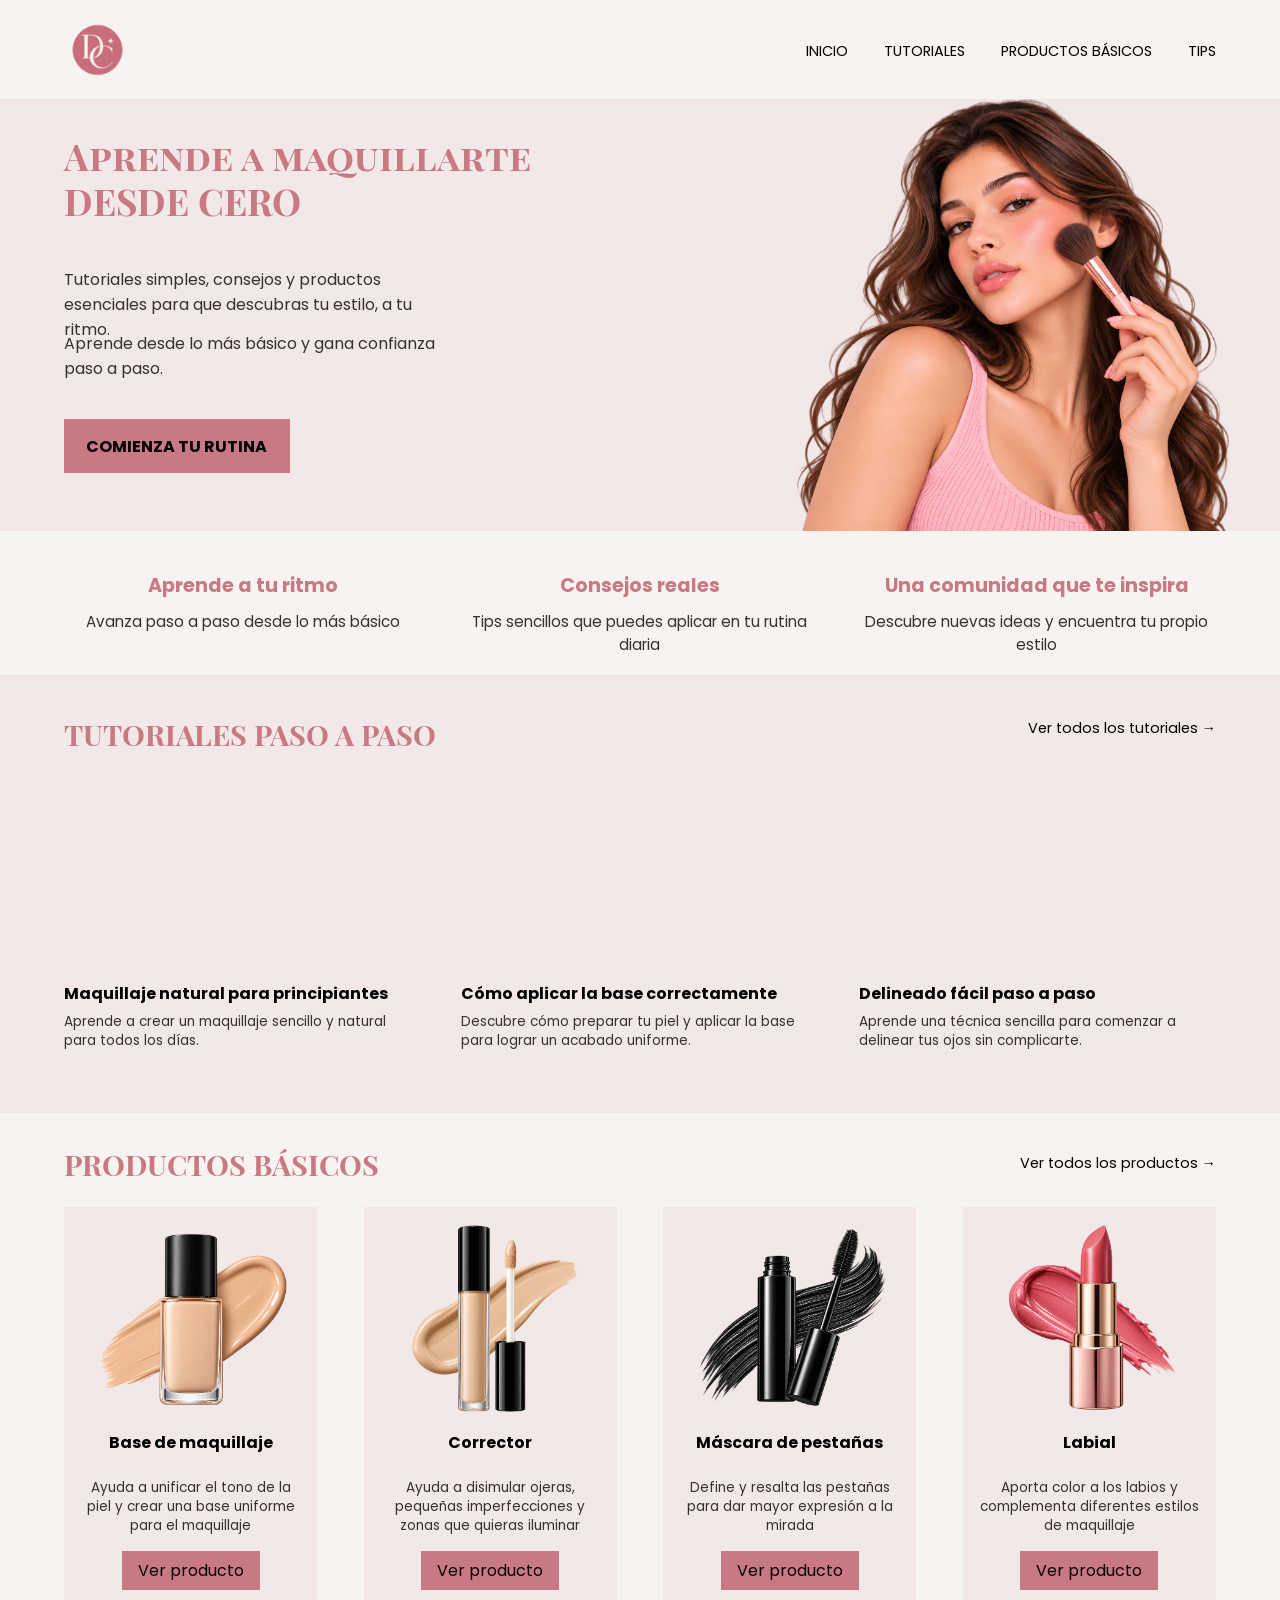
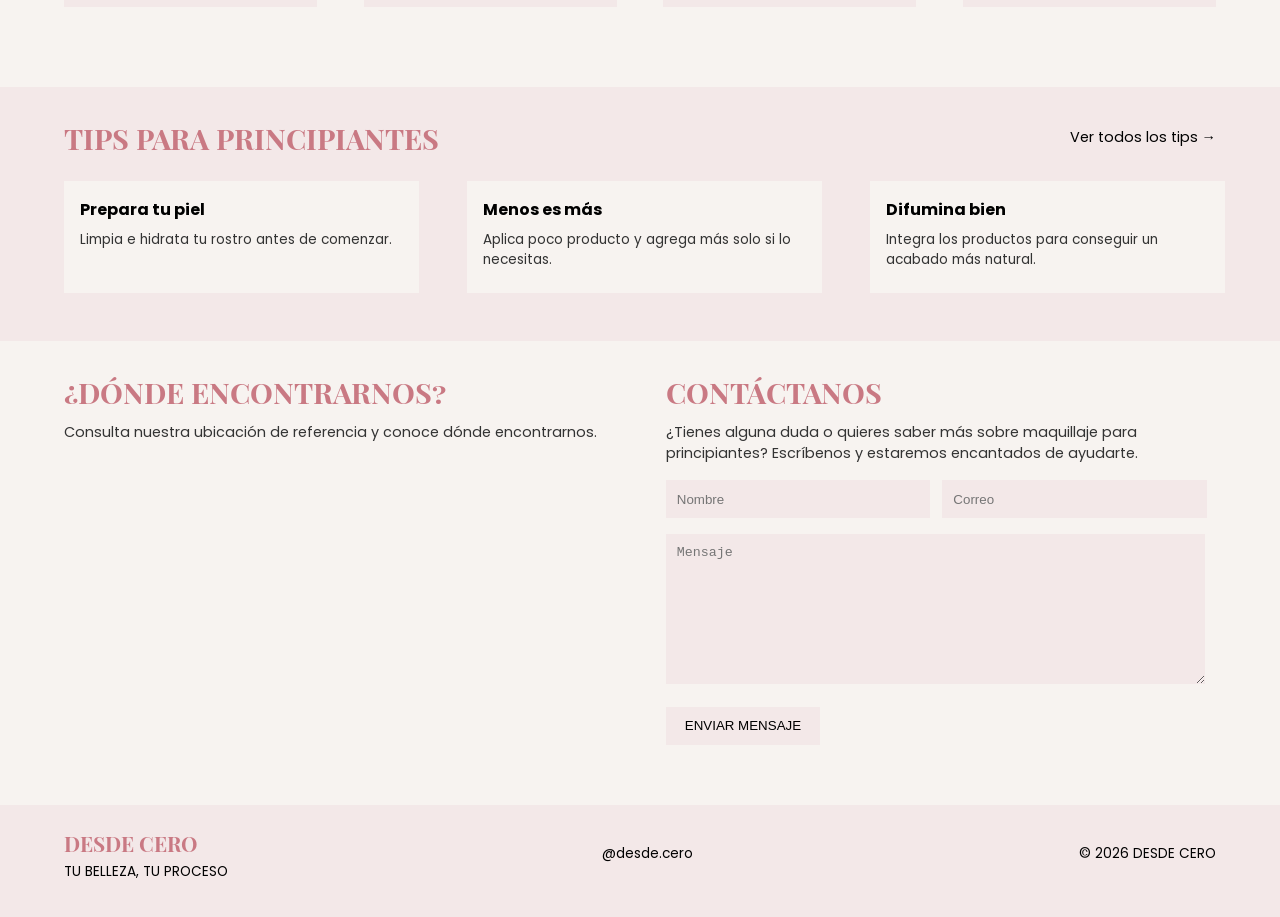
==== index.html @ 7e6f3f07 "Add files via upload" ====
<!DOCTYPE html>
<html lang="es">
<head>
    <meta charset="UTF-8">
    <meta name="viewport" content="width=device-width, initial-scale=1.0">

    <link rel="preconnect" href="https://fonts.googleapis.com">
    <link rel="preconnect" href="https://fonts.gstatic.com" crossorigin>
    <link href="https://fonts.googleapis.com/css2?family=Playfair+Display+SC:ital,wght@0,400;0,700;0,900;1,400;1,700;1,900&family=Poppins:ital,wght@0,100;0,200;0,300;0,400;0,500;0,600;0,700;0,800;0,900;1,100;1,200;1,300;1,400;1,500;1,600;1,700;1,800;1,900&display=swap" rel="stylesheet">
    
    <link rel="stylesheet" href="./css/estilos.css">

    <title>Desde Cero</title>
</head>

<body>          
    <header>
        <div>
           <img src="./img/logo.png" alt="Logo Desde Cero">
        </div>
        
        <nav>
            <a href="#inicio">INICIO</a>
            <a href="#tutoriales">TUTORIALES</a>
            <a href="#productos">PRODUCTOS BÁSICOS</a>
            <a href="#tips">TIPS</a>
        </nav>
    </header>
    <main> 
        
        <section id="inicio">
           
           <h1>Aprende a maquillarte <span>DESDE CERO</span></h1>

           <p>

               Tutoriales simples, consejos y productos esenciales
               para que descubras tu estilo, a tu ritmo.
               
               <span>
                   Aprende desde lo más básico y gana confianza paso a paso.
               </span>
           </p>

           <a href="#tutoriales"><b>COMIENZA TU RUTINA</b></a>

           

            <div class="imagen-inicio">
                <img src="./img/chica.png" alt="Mujer aplicándose maquillaje">
            </div>


            
            </section>
            <div class="beneficios">

             <div class="beneficio1">
                  <h3>Aprende a tu ritmo</h3>
                  <p>Avanza paso a paso desde lo más básico</p>
              </div>

              <div class="beneficio2">
                  <h3>Consejos reales</h3>
                  <p>Tips sencillos que puedes aplicar en tu rutina diaria</p>
              </div>

              <div class="beneficio3">
                  <h3>Una comunidad que te inspira</h3>
                  <p>Descubre nuevas ideas y encuentra tu propio estilo</p>
              </div>

            </div>



            <section id="tutoriales">

                <h2>TUTORIALES PASO A PASO</h2>

                <a href="#">Ver todos los tutoriales →</a>

            <div class="tutoriales">

                <div class="tutorial1">
                    <iframe
                        width="560"
                        height="315"
                        src="https://www.youtube.com/embed/My8cILpJXRI?si=BjXnE_vdBm3YssfF"
                        title="Maquillaje natural para principiantes"
                        frameborder="0"
                        allowfullscreen>
                    </iframe>

                     <h3>Maquillaje natural para principiantes</h3>
                     <p>Aprende a crear un maquillaje sencillo y natural para todos los días.</p>
                </div>


                <div class="tutorial2">
                    <iframe
                        width="560"
                        height="315"
                        src="https://www.youtube.com/embed/2gE9KE-GQ8g?si=6pxaX_cSNZBzCt-E" title="YouTube video player" 
                        title="Cómo aplicar la base correctamente"
                        frameborder="0"
                        allowfullscreen>
                    </iframe>

                    <h3>Cómo aplicar la base correctamente</h3>
                    <p>Descubre cómo preparar tu piel y aplicar la base para lograr un acabado uniforme.</p>
                </div>


                <div class="tutorial3">
                    <iframe
                        width="560"
                        height="315"
                        src="https://www.youtube.com/embed/KVVOfbyu404?si=geWPGz6fQpqg7Lgv"
                        title="Delineado fácil paso a paso"
                        frameborder="0"
                        allowfullscreen>
                    </iframe>

                    <h3>Delineado fácil paso a paso</h3>
                    <p>Aprende una técnica sencilla para comenzar a delinear tus ojos sin complicarte.</p>
                </div>
            </div>


            </section>




            <section id="productos">

                <h2>PRODUCTOS BÁSICOS</h2>

                <a href="#">Ver todos los productos →</a>

            <div class="productos">

                <div class="producto1">
                    <img src="./img/base.png" alt="Base de maquillaje">
                    <h3>Base de maquillaje</h3>
                    <p>
                       Ayuda a unificar el tono de la piel y crear una base uniforme para el maquillaje
                    </p>
                    <a href="#">Ver producto</a>
                </div>


                <div class="producto2">
                    <img src="./img/corrector.png" alt="Corrector">
                    <h3>Corrector</h3>
                    <p>
                       Ayuda a disimular ojeras, pequeñas imperfecciones y zonas que quieras iluminar
                    </p>
                    <a href="#">Ver producto</a>
                </div>


                <div class="producto3">
                     <img src="./img/mascara.png" alt="Máscara de pestañas">
                     <h3>Máscara de pestañas</h3>
                     <p>
                        Define y resalta las pestañas para dar mayor expresión a la mirada
                     </p>
                     <a href="#">Ver producto</a>
                </div>
                    

                <div class="producto4">
                    <img src="./img/labial.png" alt="Labial">
                    <h3>Labial</h3>
                    <p>
                       Aporta color a los labios y complementa diferentes estilos de maquillaje
                    </p>
                    <a href="#">Ver producto</a>
                </div>
            </div>
                    
        </section>



            <section id="tips">

                <h2>TIPS PARA PRINCIPIANTES</h2>

                <a href="#">Ver todos los tips →</a>
            <div class="tips">

                <div class="tip1">
                    <h3>Prepara tu piel</h3>
                    <p>Limpia e hidrata tu rostro antes de comenzar.</p>
                </div>

                <div class="tip2">
                    <h3>Menos es más</h3>
                    <p>Aplica poco producto y agrega más solo si lo necesitas.</p>
                </div>

                <div class="tip3">
                    <h3>Difumina bien</h3>
                    <p>Integra los productos para conseguir un acabado más natural.</p>
                </div>
            </div>

             </section>


            <div class="info-final">

             <section class="ubicacion">

                 <h2>¿DÓNDE ENCONTRARNOS?</h2>

                 <p>
                     Consulta nuestra ubicación de referencia y conoce dónde encontrarnos.
                 </p>

                <div>
                    <iframe
                        src="https://www.google.com/maps/embed?pb=!1m18!1m12!1m3!1d52563.43974257505!2d-58.46221515480427!3d-34.57342642877395!2m3!1f0!2f0!3f0!3m2!1i1024!2i768!4f13.1!3m3!1m2!1s0x95bcb59c771eb933%3A0x6b3113b596d78c69!2sPalermo%2C%20Cdad.%20Aut%C3%B3noma%20de%20Buenos%20Aires!5e0!3m2!1ses!2sar!4v1791214659602!5m2!1ses!2sar" width="600" height="450" style="border:0;" allowfullscreen="" loading="lazy" referrerpolicy="strict-origin-when-cross-origin"
                        width="600"
                        height="450"
                        style="border:0;"
                        allowfullscreen=""
                        loading="lazy">
                    </iframe>
                </div>

            </section>



            <section class="contacto">

                <h2>CONTÁCTANOS</h2>

                <p>
                     ¿Tienes alguna duda o quieres saber más sobre maquillaje para principiantes?
                     Escríbenos y estaremos encantados de ayudarte.
                </p>

                <form>

                   <input type="text" placeholder="Nombre">

                   <input type="email" placeholder="Correo">

                   <textarea placeholder="Mensaje"></textarea>

                   <button type="submit">ENVIAR MENSAJE</button>

            </form>
            </section>
            </div>


    </main>

    <footer>

    <div>DESDE CERO</div>

    <p>TU BELLEZA, TU PROCESO</p>
    <p class="instagram">@desde.cero</p>
    <p class="copyright">© 2026 DESDE CERO</p>

</footer>



</body>
</html>
---- css/estilos.css ----
body {
    margin: 0;
    font-family: "Poppins", sans-serif;
    background-color: #F7F3F0;
}

h1,
h2 {
    font-family: "Playfair Display SC", serif;
}

h2 {
    font-size: 2rem;
}

header {
    background-color: #F7F3F0;
    position: relative;
    height: 4.2rem;
    padding: 1rem 5%;
}

header img {
    width: 4.2rem;
    height: 4.2rem;
}

nav {
    position: absolute;
    top: 2.4rem;
    right: 5%;
}

nav a {
    margin-left: 2rem;
    color: #000000;
    text-decoration: none;
    font-size: 0.9rem;
}









#inicio {
    background-color: #F3E8E8;
    position: relative;
    height: 27rem;
}

#inicio h1 {
    color: #C97983;
    font-size: 2.3rem;
    margin: 0;
    position: absolute;
    top: 2rem;
    left: 5%;
    width: 38%;
}

#inicio h1 span {
    position: absolute;
    top: 2.8rem;
    left: 0;
    width: 100%;
}

#inicio > p {
    color: #333333;
    font-size: 1rem;
    margin: 0;
    position: absolute;
    top: 10.5rem;
    left: 5%;
    width: 30%;
}

#inicio > p span {
    position: absolute;
    top: 4rem;
    left: 0;
    width: 100%;
}

#inicio > a {
    background-color: #C97983;
    color: #000000;
    text-decoration: none;
    padding: 0.9rem 1.4rem;
    position: absolute;
    top: 20rem;
    left: 5%;
}

.imagen-inicio {
    position: absolute;
    right: 4%;
    bottom: 0;
    width: 42%;
    height: 27rem;
}

.imagen-inicio img {
    position: absolute;
    right: 0;
    bottom: 0;
    height: 27rem;
    width: auto;
}









.beneficios {
    background-color: #F7F3F0;
    position: relative;
    height: 6rem;
    padding-top: 1.5rem;
    padding-bottom: 1.5rem;
}

.beneficio1,
.beneficio2,
.beneficio3 {
    position: absolute;
    top: 2.5rem;
    width: 28%;
    text-align: center;
}

.beneficio1 {
    left: 5%;
}

.beneficio2 {
    left: 36%;
}

.beneficio3 {
    left: 67%;
}

.beneficios h3 {
    color: #C97983;
    font-size: 1.2rem;
    margin-top: 0;
    margin-bottom: 0.6rem;
    text-align: center;
}

.beneficios p {
    color: #333333;
    font-size: 0.95rem;
    margin-top: 0;
    margin-bottom: 0;
    text-align: center;
}









#tutoriales {
    background-color: #F3E8E8;
    position: relative;
    padding: 2.5rem 5%;
}

#tutoriales h2 {
    color: #C97983;
    font-size: 1.8rem;
    margin: 0;
}

#tutoriales > a {
    position: absolute;
    top: 2.7rem;
    right: 5%;
    color: #000000;
    text-decoration: none;
    font-size: 0.9rem;
}

.tutoriales {
    position: relative;
    height: 18rem;
    margin-top: 2rem;
}

.tutorial1,
.tutorial2,
.tutorial3 {
    position: absolute;
    top: 0;
    width: 31%;
}

.tutorial1 {
    left: 0;
}

.tutorial2 {
    left: 34.5%;
}

.tutorial3 {
    left: 69%;
}

.tutoriales iframe {
    width: 100%;
    height: 11rem;
}

.tutoriales h3 {
    color: #000000;
    font-size: 1rem;
    margin-top: 0.8rem;
    margin-bottom: 0.4rem;
}

.tutoriales p {
    color: #333333;
    font-size: 0.85rem;
    line-height: 1.4;
    margin-top: 0;
    margin-bottom: 0;
}









#productos {
    background-color: #F7F3F0;
    position: relative;
    padding: 2rem 5%;
}

#productos h2 {
    color: #C97983;
    font-size: 1.8rem;
    margin-top: 0;
}

#productos > a {
    position: absolute;
    top: 2.5rem;
    right: 5%;
    color: #000000;
    text-decoration: none;
    font-size: 0.9rem;
}

.productos {
    position: relative;
    height: 28rem;
    margin-top: 1.5rem;
}

.producto1,
.producto2,
.producto3,
.producto4 {
    background-color: #F3E8E8;
    position: absolute;
    top: 0;
    width: 22%;
    height: 25rem;
    text-align: center;
}

.producto1 {
    left: 0;
}

.producto2 {
    left: 26%;
}

.producto3 {
    left: 52%;
}

.producto4 {
    left: 78%;
}

.productos img {
    width: 12rem;
    height: 12rem;
    margin-top: 1rem;
}

.productos h3 {
    color: #000000;
    font-size: 1rem;
    margin-top: 0.5rem;
    margin-bottom: 0.5rem;
    height: 2.5rem;
}

.productos p {
    color: #333333;
    font-size: 0.85rem;
    line-height: 1.4;
    padding-left: 1rem;
    padding-right: 1rem;
    height: 4.5rem;
    margin-top: 0.5rem;
    margin-bottom: 0.5rem;
}

.productos a {
    background-color: #C97983;
    color: #000000;
    text-decoration: none;
    padding: 0.5rem 1rem;
}







#tips {
    background-color: #F3E8E8;
    position: relative;
    padding: 2rem 5%;
}

#tips h2 {
    color: #C97983;
    font-size: 1.8rem;
    margin-top: 0;
}

#tips > a {
    position: absolute;
    top: 2.5rem;
    right: 5%;
    color: #000000;
    text-decoration: none;
    font-size: 0.9rem;
}

.tips {
    position: relative;
    height: 8rem;
    margin-top: 1.5rem;
}

.tip1,
.tip2,
.tip3 {
    background-color: #F7F3F0;
    position: absolute;
    top: 0;
    width: 28%;
    height: 5rem;
    padding: 1rem;
}

.tip1 {
    left: 0;
}

.tip2 {
    left: 35%;
}

.tip3 {
    left: 70%;
}

.tips h3 {
    color: #000000;
    font-size: 1rem;
    margin-top: 0;
    margin-bottom: 0.5rem;
}

.tips p {
    color: #333333;
    font-size: 0.85rem;
    margin: 0;
}













.info-final {
    background-color: #F7F3F0;
    position: relative;
    height: 25rem;
    padding: 2rem 5%;
}

.ubicacion {
    position: absolute;
    top: 2rem;
    left: 5%;
    width: 43%;
}

.contacto {
    position: absolute;
    top: 2rem;
    right: 5%;
    width: 43%;
}

.ubicacion h2,
.contacto h2 {
    color: #C97983;
    font-size: 1.8rem;
    margin-top: 0;
    margin-bottom: 0.7rem;
}

.ubicacion p,
.contacto p {
    color: #333333;
    font-size: 0.9rem;
    margin-top: 0;
    margin-bottom: 1rem;
}

.ubicacion iframe {
    width: 100%;
    height: 18rem;
}

.contacto input {
    width: 44%;
    padding: 0.7rem;
    background-color: #F3E8E8;
    border: none;
    margin-right: 0.5rem;
}

.contacto textarea {
    width: 94%;
    height: 8rem;
    padding: 0.7rem;
    background-color: #F3E8E8;
    border: none;
    margin-top: 1rem;
}

.contacto button {
    background-color: #F3E8E8;
    color: #000000;
    padding: 0.7rem 1.2rem;
    border: none;
    margin-top: 1rem;
}














footer {
    background-color: #F3E8E8;
    position: relative;
    height: 4rem;
    padding: 1.5rem 5%;
}

footer div {
    color: #C97983;
    font-family: "Playfair Display SC", serif;
    font-size: 1.3rem;
    font-weight: 700;
    margin-bottom: 0.3rem;
}

footer > p {
    color: #000000;
    font-size: 0.85rem;
    margin: 0;
}

.instagram {
    position: absolute;
    top: 2.4rem;
    left: 47%;
}

.copyright {
    position: absolute;
    top: 2.4rem;
    right: 5%;
}
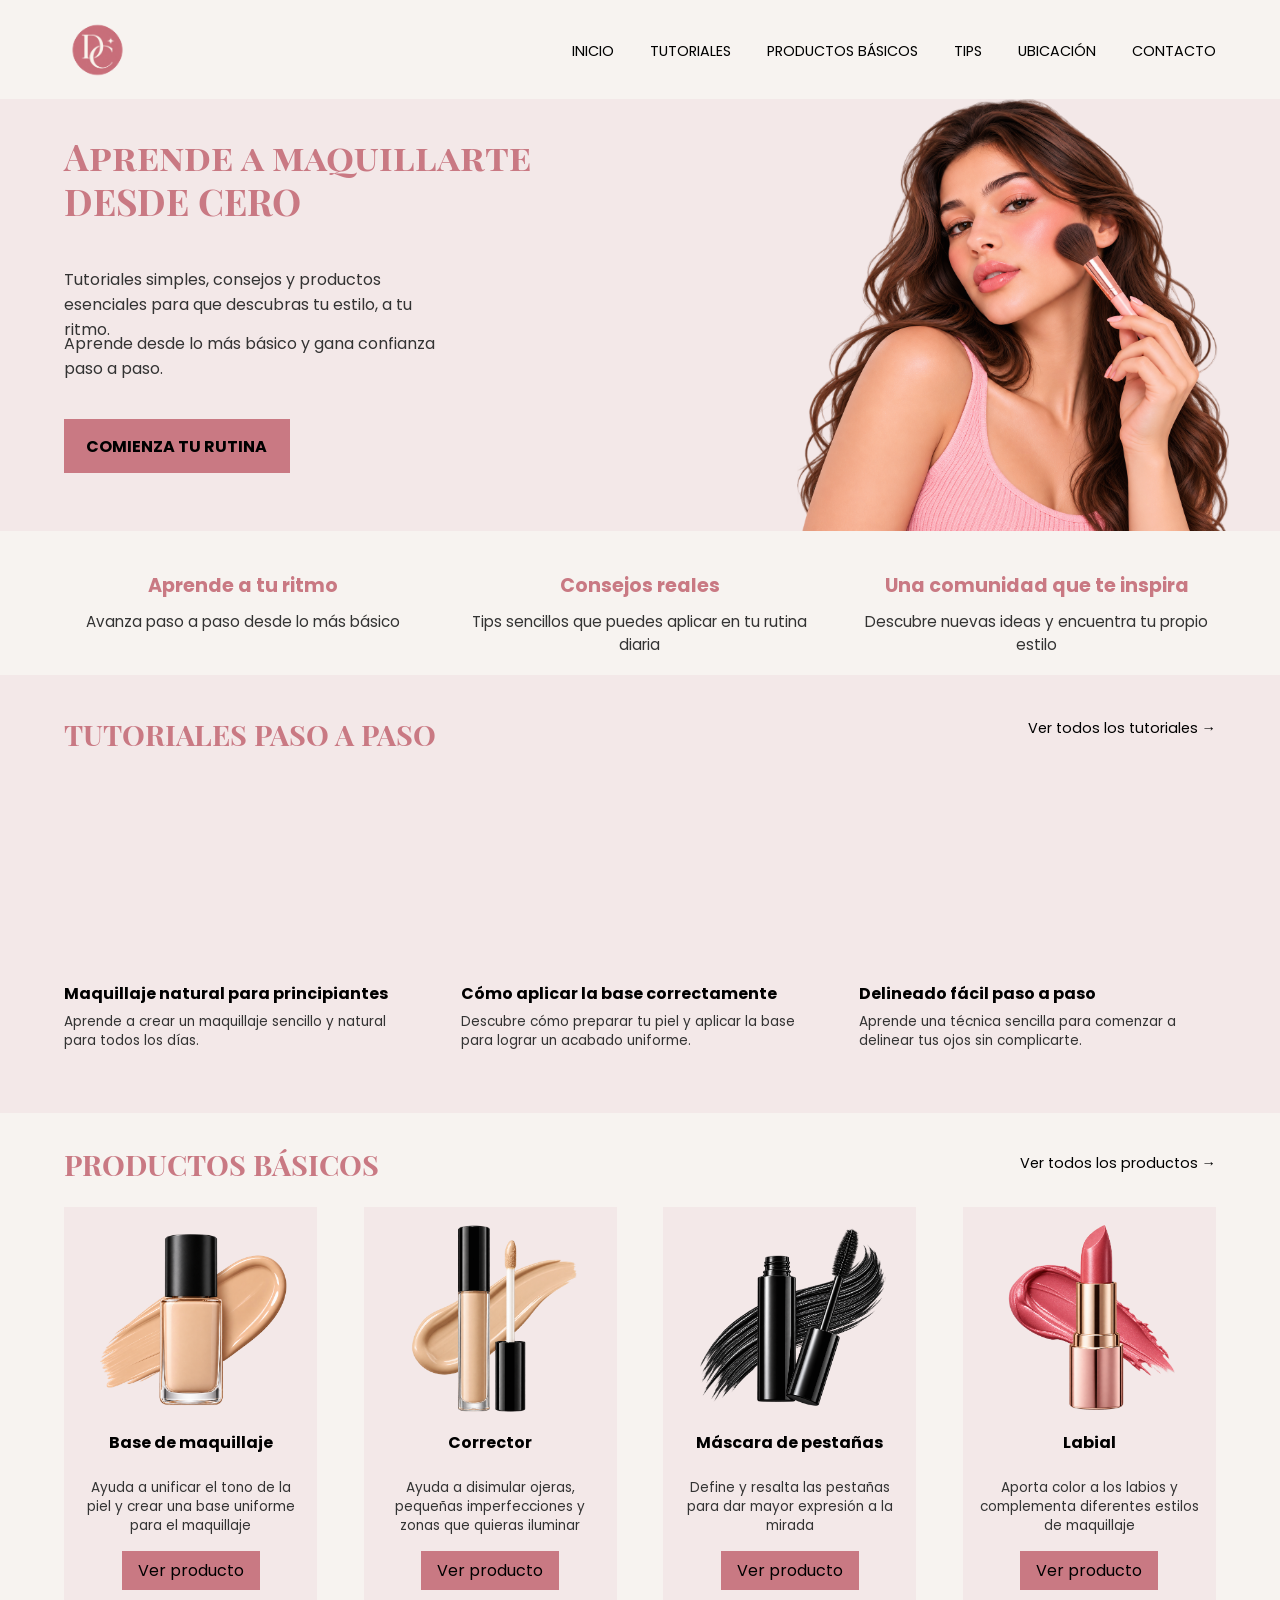
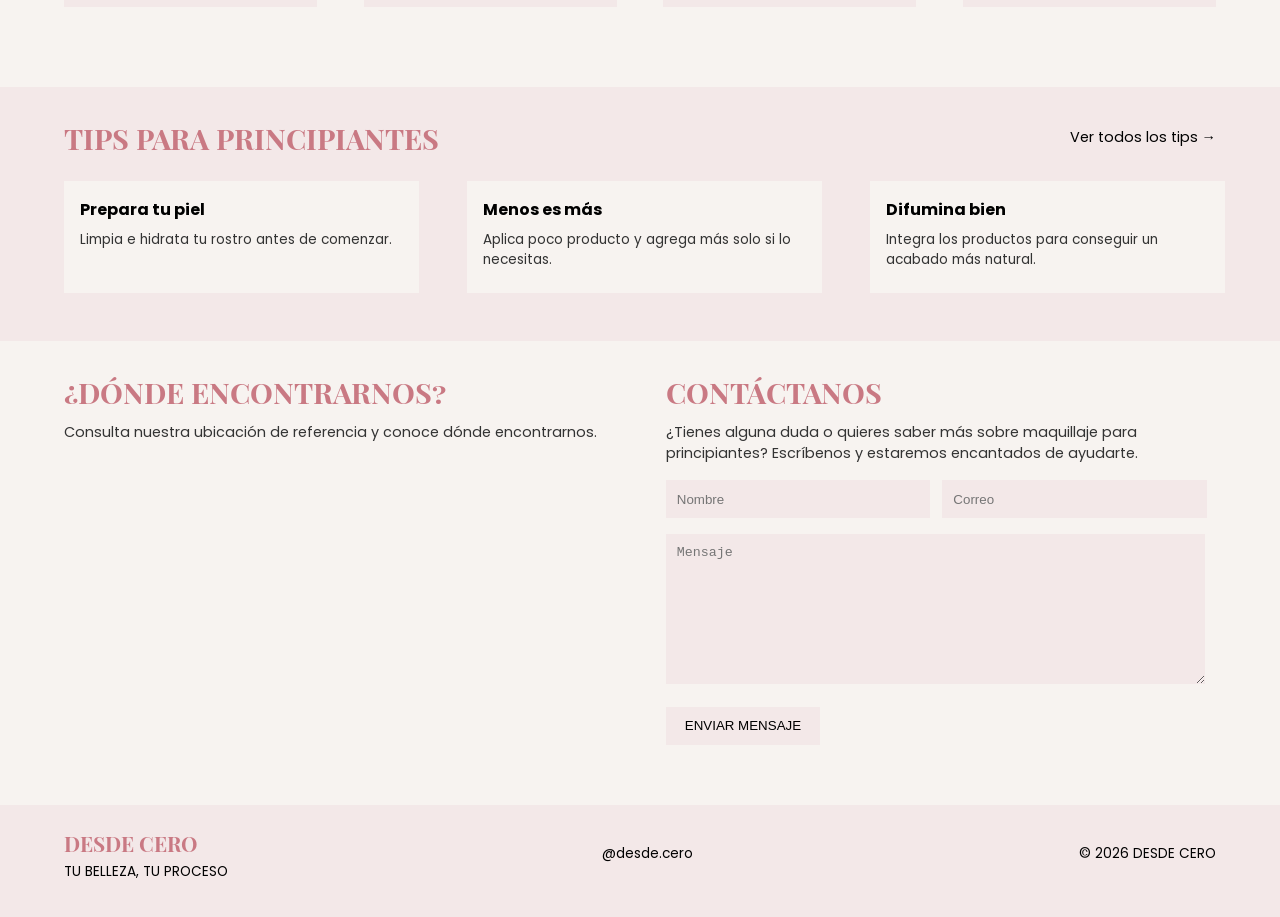
==== commit 78244af8: "Add files via upload" ====
--- a/index.html
+++ b/index.html
@@ -20,10 +20,12 @@
         </div>
         
         <nav>
-            <a href="#inicio">INICIO</a>
-            <a href="#tutoriales">TUTORIALES</a>
-            <a href="#productos">PRODUCTOS BÁSICOS</a>
-            <a href="#tips">TIPS</a>
+            <a href="./index.html">INICIO</a>
+            <a href="./tutoriales.html">TUTORIALES</a>
+            <a href="./productos.html">PRODUCTOS BÁSICOS</a>
+            <a href="./tips.html">TIPS</a>
+            <a href="./ubicacion.html">UBICACIÓN</a>
+            <a href="./contacto.html">CONTACTO</a>
         </nav>
     </header>
     <main> 
@@ -42,7 +44,7 @@
                </span>
            </p>
 
-           <a href="#tutoriales"><b>COMIENZA TU RUTINA</b></a>
+           <a href="./tutoriales.html"><b>COMIENZA TU RUTINA</b></a>
 
            
 
@@ -78,7 +80,7 @@
 
                 <h2>TUTORIALES PASO A PASO</h2>
 
-                <a href="#">Ver todos los tutoriales →</a>
+                <a href="./tutoriales.html">Ver todos los tutoriales →</a>
 
             <div class="tutoriales">
 
@@ -136,8 +138,7 @@
             <section id="productos">
 
                 <h2>PRODUCTOS BÁSICOS</h2>
-
-                <a href="#">Ver todos los productos →</a>
+                <a href="./productos.html">Ver todos los productos →</a>
 
             <div class="productos">
 
@@ -147,7 +148,7 @@
                     <p>
                        Ayuda a unificar el tono de la piel y crear una base uniforme para el maquillaje
                     </p>
-                    <a href="#">Ver producto</a>
+                    <a href="./productos.html">Ver producto</a>
                 </div>
 
 
@@ -157,7 +158,7 @@
                     <p>
                        Ayuda a disimular ojeras, pequeñas imperfecciones y zonas que quieras iluminar
                     </p>
-                    <a href="#">Ver producto</a>
+                    <a href="./productos.html">Ver producto</a>
                 </div>
 
 
@@ -167,7 +168,7 @@
                      <p>
                         Define y resalta las pestañas para dar mayor expresión a la mirada
                      </p>
-                     <a href="#">Ver producto</a>
+                     <a href="./productos.html">Ver producto</a>
                 </div>
                     
 
@@ -177,7 +178,7 @@
                     <p>
                        Aporta color a los labios y complementa diferentes estilos de maquillaje
                     </p>
-                    <a href="#">Ver producto</a>
+                    <a href="./productos.html">Ver producto</a>
                 </div>
             </div>
                     
@@ -189,7 +190,7 @@
 
                 <h2>TIPS PARA PRINCIPIANTES</h2>
 
-                <a href="#">Ver todos los tips →</a>
+                <a href="./tips.html">Ver todos los tips →</a>
             <div class="tips">
 
                 <div class="tip1">
@@ -274,5 +275,12 @@
 
 
 
-</body>
-</html>
+
+
+
+
+
+
+
+
+
--- a/css/estilos.css
+++ b/css/estilos.css
@@ -494,8 +494,6 @@
 
 
 
-
-
 footer {
     background-color: #F3E8E8;
     position: relative;
@@ -527,4 +525,1559 @@
     position: absolute;
     top: 2.4rem;
     right: 5%;
+}
+
+
+
+
+
+
+
+
+
+
+.inicio-tutoriales {
+    background-color: #F3E8E8;
+    display: flex;
+    align-items: center;
+    justify-content: center;
+    height: 23rem;
+    padding: 2rem 5%;
+}
+
+.texto-tutoriales {
+    width: 40%;
+}
+
+.texto-tutoriales h1 {
+    color: #C97983;
+    font-size: 2.3rem;
+    line-height: 1.2;
+    margin-top: 0;
+    margin-bottom: 1.5rem;
+}
+
+.texto-tutoriales p {
+    color: #333333;
+    font-size: 1rem;
+    line-height: 1.5;
+    width: 75%;
+    margin: 0;
+}
+
+.imagen-tutoriales {
+    width: 50%;
+    text-align: center;
+}
+
+.imagen-tutoriales img {
+    width: 100%;
+}
+
+
+
+.pagina-tutoriales {
+    background-color: #F7F3F0;
+    padding: 3rem 5%;
+}
+
+.pagina-tutoriales h2 {
+    color: #C97983;
+    font-size: 2rem;
+    text-align: left;
+    margin-top: 0;
+    margin-bottom: 2rem;
+    margin-left: 1rem;
+}
+
+.lista-tutoriales {
+    display: grid;
+    grid-template-columns: repeat(3, 1fr);
+}
+
+.tutorial-pagina {
+    margin: 1rem;
+}
+
+.tutorial-pagina iframe {
+    width: 100%;
+    height: 13rem;
+}
+
+.tutorial-pagina h3 {
+    color: #000000;
+    font-size: 1rem;
+    margin-top: 0.8rem;
+    margin-bottom: 0.4rem;
+}
+
+.tutorial-pagina p {
+    color: #333333;
+    font-size: 0.85rem;
+    line-height: 1.4;
+    margin-top: 0;
+    margin-bottom: 0;
+}
+
+
+
+
+
+
+
+
+
+
+
+
+.inicio-productos {
+    background-color: #F3E8E8;
+    display: flex;
+    align-items: center;
+    justify-content: center;
+    height: 23rem;
+    padding: 2rem 5%;
+}
+
+.texto-productos {
+    width: 40%;
+}
+
+.texto-productos h1 {
+    color: #C97983;
+    font-size: 2.3rem;
+    line-height: 1.2;
+    margin-top: 0;
+    margin-bottom: 1.5rem;
+}
+
+.texto-productos p {
+    color: #333333;
+    font-size: 1rem;
+    line-height: 1.5;
+    width: 75%;
+    margin: 0;
+}
+
+.imagen-productos {
+    width: 50%;
+    text-align: center;
+}
+
+.imagen-productos img {
+    width: 85%;
+}
+
+
+
+.pagina-productos {
+    background-color: #F7F3F0;
+    padding: 3rem 5%;
+}
+
+.pagina-productos h2 {
+    color: #C97983;
+    font-size: 2rem;
+    text-align: left;
+    margin-top: 0;
+    margin-bottom: 2rem;
+    margin-left: 1rem;
+}
+
+.lista-productos {
+    display: grid;
+    grid-template-columns: repeat(4, 1fr);
+}
+
+.producto-pagina {
+    background-color: #F3E8E8;
+    margin: 1rem;
+    text-align: center;
+    padding: 1rem;
+}
+
+.producto-pagina img {
+    width: 12rem;
+    height: 12rem;
+}
+
+.producto-pagina h3 {
+    color: #000000;
+    font-size: 1rem;
+    margin-top: 0.8rem;
+    margin-bottom: 0.4rem;
+}
+
+.producto-pagina p {
+    color: #333333;
+    font-size: 0.85rem;
+    line-height: 1.4;
+    margin-top: 0;
+    margin-bottom: 0;
+}
+
+
+
+
+
+
+
+.inicio-tips {
+    background-color: #F3E8E8;
+    display: flex;
+    align-items: center;
+    justify-content: center;
+    height: 23rem;
+    padding: 2rem 5%;
+}
+
+.texto-tips {
+    width: 40%;
+}
+
+.texto-tips h1 {
+    color: #C97983;
+    font-size: 2.3rem;
+    line-height: 1.2;
+    margin-top: 0;
+    margin-bottom: 1.5rem;
+}
+
+.texto-tips p {
+    color: #333333;
+    font-size: 1rem;
+    line-height: 1.5;
+    width: 75%;
+    margin: 0;
+}
+
+.imagen-tips {
+    width: 50%;
+    text-align: center;
+}
+
+.imagen-tips img {
+    width: 96%;
+    height: auto;
+}
+
+
+
+.pagina-tips {
+    background-color: #F7F3F0;
+    padding: 3rem 5%;
+}
+
+.pagina-tips h2 {
+    color: #C97983;
+    font-size: 2rem;
+    text-align: left;
+    margin-top: 0;
+    margin-bottom: 2rem;
+    margin-left: 1rem;
+}
+
+.lista-tips {
+    display: grid;
+    grid-template-columns: repeat(3, 1fr);
+}
+
+.tip-pagina {
+    background-color: #F3E8E8;
+    margin: 1rem;
+    padding: 1rem;
+}
+
+.tip-pagina h3 {
+    color: #000000;
+    font-size: 1rem;
+    margin-top: 0;
+    margin-bottom: 0.5rem;
+}
+
+.tip-pagina p {
+    color: #333333;
+    font-size: 0.85rem;
+    line-height: 1.4;
+    margin: 0;
+}
+
+
+
+
+
+
+
+.inicio-ubicacion {
+    background-color: #F3E8E8;
+    text-align: center;
+    padding: 4rem 5%;
+}
+
+.inicio-ubicacion h1 {
+    color: #C97983;
+    font-size: 2.3rem;
+    margin-top: 0;
+    margin-bottom: 1rem;
+}
+
+.inicio-ubicacion p {
+    color: #333333;
+    font-size: 1rem;
+    line-height: 1.5;
+    margin: 0;
+}
+
+
+
+.pagina-ubicacion {
+    background-color: #F7F3F0;
+    padding: 3rem 5%;
+}
+
+.pagina-ubicacion > h2 {
+    color: #C97983;
+    font-size: 2rem;
+    margin-top: 0;
+    margin-bottom: 2rem;
+    margin-left: 1rem;
+}
+
+
+
+.contenido-ubicacion {
+    display: flex;
+    justify-content: center;
+    align-items: center;
+}
+
+
+
+.datos-ubicacion {
+    background-color: #F3E8E8;
+    width: 35%;
+    padding: 2rem;
+    margin: 1rem;
+}
+
+
+
+.dato-ubicacion {
+    display: flex;
+    align-items: center;
+    margin-bottom: 2rem;
+}
+
+.dato-ubicacion img {
+    width: 3rem;
+    height: 3rem;
+    margin-right: 1rem;
+}
+
+.dato-ubicacion h3 {
+    color: #C97983;
+    font-size: 1.2rem;
+    margin-top: 0;
+    margin-bottom: 0.5rem;
+}
+
+.dato-ubicacion p {
+    color: #333333;
+    font-size: 0.9rem;
+    line-height: 1.5;
+    margin: 0;
+}
+
+
+
+.mapa-ubicacion {
+    width: 55%;
+    margin: 1rem;
+}
+
+.mapa-ubicacion iframe {
+    width: 100%;
+    height: 22rem;
+}
+
+
+
+.visitanos {
+    background-color: #F3E8E8;
+    text-align: center;
+    padding: 2rem;
+    margin: 2rem 1rem 0 1rem;
+}
+
+.visitanos h2 {
+    color: #C97983;
+    font-size: 2rem;
+    margin-top: 0;
+    margin-bottom: 0.8rem;
+}
+
+.visitanos p {
+    color: #333333;
+    font-size: 1rem;
+    line-height: 1.5;
+    margin: 0;
+}
+
+
+
+
+
+
+
+
+
+.inicio-contacto {
+    background-color: #F3E8E8;
+    text-align: center;
+    padding: 4rem 5%;
+}
+
+.inicio-contacto h1 {
+    color: #C97983;
+    font-size: 2.3rem;
+    margin-top: 0;
+    margin-bottom: 1rem;
+}
+
+.inicio-contacto p {
+    color: #333333;
+    font-size: 1rem;
+    line-height: 1.5;
+    width: 50%;
+    margin: 0 auto;
+}
+
+
+
+.pagina-contacto {
+    background-color: #F7F3F0;
+    padding: 3rem 5%;
+}
+
+.contenido-contacto {
+    display: flex;
+    justify-content: center;
+    align-items: center;
+}
+
+
+
+.formulario-contacto {
+    background-color: #F3E8E8;
+    width: 45%;
+    padding: 2rem;
+    margin: 1rem;
+}
+
+.formulario-contacto h2 {
+    color: #C97983;
+    font-size: 2rem;
+    margin-top: 0;
+    margin-bottom: 1.5rem;
+}
+
+.formulario-contacto label {
+    color: #000000;
+    font-size: 0.9rem;
+}
+
+.formulario-contacto input {
+    width: 94%;
+    padding: 0.8rem;
+    background-color: #F7F3F0;
+    border: none;
+    margin-top: 0.4rem;
+    margin-bottom: 1.2rem;
+}
+
+.formulario-contacto textarea {
+    width: 94%;
+    height: 8rem;
+    padding: 0.8rem;
+    background-color: #F7F3F0;
+    border: none;
+    margin-top: 0.4rem;
+    margin-bottom: 1rem;
+}
+
+.formulario-contacto button {
+    background-color: #C97983;
+    color: #000000;
+    padding: 0.8rem 1.5rem;
+    border: none;
+}
+
+
+
+.otros-contactos {
+    width: 35%;
+    margin: 1rem;
+    padding: 2rem;
+}
+
+.otros-contactos h2 {
+    color: #C97983;
+    font-size: 2rem;
+    margin-top: 0;
+    margin-bottom: 2rem;
+}
+
+.contacto-red {
+    background-color: #F3E8E8;
+    display: flex;
+    align-items: center;
+    padding: 0.8rem 1rem;
+    margin-bottom: 1rem;
+}
+
+.contacto-red img {
+    width: 2rem;
+    height: 2rem;
+    margin-right: 1rem;
+}
+
+.contacto-red p {
+    color: #333333;
+    font-size: 0.95rem;
+    margin: 0;
+}
+
+
+
+
+
+
+
+
+@media (max-width: 600px) {
+
+    header {
+        height: 10rem;
+        padding: 1rem 5%;
+        display: flex;
+        flex-direction: column;
+        align-items: center;
+    }
+
+    header img {
+        width: 3.8rem;
+        height: 3.8rem;
+    }
+
+    nav {
+        position: relative;
+        top: 0;
+        right: 0;
+        display: flex;
+        flex-wrap: wrap;
+        justify-content: center;
+        width: 100%;
+        margin-top: 1rem;
+    }
+
+    nav a {
+        margin: 0.4rem 0.6rem;
+        font-size: 0.8rem;
+    }
+
+
+
+    #inicio {
+        display: flex;
+        flex-direction: column;
+        align-items: center;
+        height: 47rem;
+        padding: 2rem 5%;
+    }
+
+    #inicio h1 {
+        position: relative;
+        top: 0;
+        left: 0;
+        width: 90%;
+        font-size: 2rem;
+        text-align: center;
+        margin: 0 0 1.5rem 0;
+    }
+
+    #inicio h1 span {
+        position: relative;
+        top: 0;
+        left: 0;
+    }
+
+    #inicio > p {
+        position: relative;
+        top: 0;
+        left: 0;
+        width: 90%;
+        text-align: center;
+        margin: 0 0 2rem 0;
+    }
+
+    #inicio > p span {
+        position: relative;
+        top: 0;
+        left: 0;
+    }
+
+    #inicio > a {
+        position: relative;
+        top: 0;
+        left: 0;
+        margin-bottom: 1rem;
+    }
+
+    .imagen-inicio {
+        position: relative;
+        right: 0;
+        bottom: 0;
+        width: 100%;
+        height: 27rem;
+        display: flex;
+        justify-content: center;
+        align-items: flex-end;
+    }
+
+    .imagen-inicio img {
+        position: relative;
+        right: 0;
+        bottom: 0;
+        height: 27rem;
+    }
+
+
+
+    .beneficios {
+        display: flex;
+        flex-direction: column;
+        height: 22rem;
+        padding: 2rem 5%;
+    }
+
+    .beneficio1,
+    .beneficio2,
+    .beneficio3 {
+        position: relative;
+        top: 0;
+        left: 0;
+        width: 100%;
+        margin-bottom: 1.5rem;
+    }
+
+
+
+    #tutoriales {
+        padding: 2rem 5%;
+    }
+
+    #tutoriales h2 {
+        text-align: center;
+    }
+
+    #tutoriales > a {
+        position: relative;
+        top: 0;
+        right: 0;
+        display: flex;
+        justify-content: center;
+        margin-top: 1rem;
+    }
+
+    .tutoriales {
+        display: flex;
+        flex-direction: column;
+        height: 63rem;
+        margin-top: 2rem;
+    }
+
+    .tutorial1,
+    .tutorial2,
+    .tutorial3 {
+        position: relative;
+        top: 0;
+        left: 0;
+        width: 100%;
+        margin-bottom: 2rem;
+    }
+
+    .tutoriales iframe {
+        width: 100%;
+        height: 13rem;
+    }
+
+
+    #productos {
+        padding: 2rem 5%;
+    }
+
+    #productos h2 {
+        text-align: center;
+    }
+
+    #productos > a {
+        position: relative;
+        top: 0;
+        right: 0;
+        display: flex;
+        justify-content: center;
+        margin-top: 1rem;
+    }
+
+    .productos {
+        display: flex;
+        flex-direction: column;
+        height: 108rem;
+        margin-top: 2rem;
+    }
+
+    .producto1,
+    .producto2,
+    .producto3,
+    .producto4 {
+        position: relative;
+        top: 0;
+        left: 0;
+        width: 100%;
+        height: 25rem;
+        margin-bottom: 1.5rem;
+    }
+
+
+
+    #tips {
+        padding: 2rem 5%;
+    }
+
+    #tips h2 {
+        text-align: center;
+    }
+
+    #tips > a {
+        position: relative;
+        top: 0;
+        right: 0;
+        display: flex;
+        justify-content: center;
+        margin-top: 1rem;
+    }
+
+    .tips {
+        display: flex;
+        flex-direction: column;
+        height: 23rem;
+        margin-top: 2rem;
+    }
+
+    .tip1,
+    .tip2,
+    .tip3 {
+        position: relative;
+        top: 0;
+        left: 0;
+        width: 90%;
+        height: 5rem;
+        margin-bottom: 1rem;
+    }
+
+
+
+    .info-final {
+        display: flex;
+        flex-direction: column;
+        height: 58rem;
+        padding: 2rem 5%;
+    }
+
+    .ubicacion {
+        position: relative;
+        top: 0;
+        left: 0;
+        width: 100%;
+    }
+
+    .contacto {
+        position: relative;
+        top: 0;
+        right: 0;
+        width: 100%;
+        margin-top: 2rem;
+    }
+
+    .ubicacion iframe {
+        width: 100%;
+        height: 18rem;
+    }
+
+    .contacto input {
+        width: 90%;
+        margin-bottom: 1rem;
+    }
+
+    .contacto textarea {
+        width: 90%;
+    }
+
+
+
+    .inicio-tutoriales {
+        flex-direction: column;
+        height: 38rem;
+        padding: 2rem 5%;
+    }
+
+    .texto-tutoriales {
+        width: 100%;
+        text-align: center;
+    }
+
+    .texto-tutoriales h1 {
+        font-size: 2rem;
+    }
+
+    .texto-tutoriales p {
+        width: 100%;
+        text-align: center;
+    }
+
+    .imagen-tutoriales {
+        width: 100%;
+        margin-top: 2rem;
+    }
+
+    .imagen-tutoriales img {
+        width: 90%;
+    }
+
+    .pagina-tutoriales {
+        padding: 2rem 5%;
+    }
+
+    .pagina-tutoriales h2 {
+        text-align: center;
+        margin-left: 0;
+    }
+
+    .lista-tutoriales {
+        grid-template-columns: 1fr;
+    }
+
+    .tutorial-pagina {
+        margin: 1rem 0;
+    }
+
+    .tutorial-pagina iframe {
+        width: 100%;
+        height: 13rem;
+    }
+
+
+
+    .inicio-productos {
+        flex-direction: column;
+        height: 36rem;
+        padding: 2rem 5%;
+    }
+
+    .texto-productos {
+        width: 100%;
+        text-align: center;
+    }
+
+    .texto-productos h1 {
+        font-size: 2rem;
+    }
+
+    .texto-productos p {
+        width: 100%;
+        text-align: center;
+    }
+
+    .imagen-productos {
+        width: 100%;
+        margin-top: 2rem;
+    }
+
+    .imagen-productos img {
+        width: 90%;
+    }
+
+    .pagina-productos {
+        padding: 2rem 5%;
+    }
+
+    .pagina-productos h2 {
+        text-align: center;
+        margin-left: 0;
+    }
+
+    .lista-productos {
+        grid-template-columns: 1fr;
+    }
+
+    .producto-pagina {
+        margin: 1rem 0;
+    }
+
+
+
+    .inicio-tips {
+        flex-direction: column;
+        height: 36rem;
+        padding: 2rem 5%;
+    }
+
+    .texto-tips {
+        width: 100%;
+        text-align: center;
+    }
+
+    .texto-tips h1 {
+        font-size: 2rem;
+    }
+
+    .texto-tips p {
+        width: 100%;
+        text-align: center;
+    }
+
+    .imagen-tips {
+        width: 100%;
+        margin-top: 2rem;
+    }
+
+    .imagen-tips img {
+        width: 95%;
+    }
+
+    .pagina-tips {
+        padding: 2rem 5%;
+    }
+
+    .pagina-tips h2 {
+        text-align: center;
+        margin-left: 0;
+    }
+
+    .lista-tips {
+        grid-template-columns: 1fr;
+    }
+
+    .tip-pagina {
+        margin: 1rem 0;
+    }
+
+
+
+    .inicio-ubicacion {
+        padding: 3rem 5%;
+    }
+
+    .inicio-ubicacion h1 {
+        font-size: 2rem;
+    }
+
+    .pagina-ubicacion {
+        padding: 2rem 5%;
+    }
+
+    .pagina-ubicacion > h2 {
+        text-align: center;
+        margin-left: 0;
+    }
+
+    .contenido-ubicacion {
+        flex-direction: column;
+    }
+
+    .datos-ubicacion {
+        width: 85%;
+        margin: 1rem 0;
+    }
+
+    .mapa-ubicacion {
+        width: 100%;
+        margin: 1rem 0;
+    }
+
+    .mapa-ubicacion iframe {
+        width: 100%;
+        height: 20rem;
+    }
+
+    .visitanos {
+        margin: 2rem 0 0 0;
+    }
+
+
+
+    .inicio-contacto {
+        padding: 3rem 5%;
+    }
+
+    .inicio-contacto h1 {
+        font-size: 2rem;
+    }
+
+    .inicio-contacto p {
+        width: 90%;
+    }
+
+    .pagina-contacto {
+        padding: 2rem 5%;
+    }
+
+    .contenido-contacto {
+        flex-direction: column;
+    }
+
+    .formulario-contacto {
+        width: 85%;
+        margin: 1rem 0;
+    }
+
+    .formulario-contacto input {
+        width: 90%;
+    }
+
+    .formulario-contacto textarea {
+        width: 90%;
+    }
+
+    .otros-contactos {
+        width: 85%;
+        margin: 1rem 0;
+    }
+
+    .otros-contactos h2 {
+        text-align: center;
+    }
+
+
+
+    footer {
+        height: 10rem;
+        padding: 1.5rem 5%;
+        display: flex;
+        flex-direction: column;
+        align-items: center;
+        text-align: center;
+    }
+
+    .instagram {
+        position: relative;
+        top: 0;
+        left: 0;
+        margin-top: 1rem;
+    }
+
+    .copyright {
+        position: relative;
+        top: 0;
+        right: 0;
+        margin-top: 1rem;
+    }
+
+}
+
+
+
+
+
+
+
+
+
+@media (min-width: 601px) and (max-width: 1024px) {
+
+    header {
+        height: 9rem;
+        padding: 1rem 5%;
+        display: flex;
+        flex-direction: column;
+        align-items: center;
+    }
+
+    header img {
+        width: 4rem;
+        height: 4rem;
+    }
+
+    nav {
+        position: relative;
+        top: 0;
+        right: 0;
+        display: flex;
+        flex-wrap: wrap;
+        justify-content: center;
+        width: 100%;
+        margin-top: 1rem;
+    }
+
+    nav a {
+        margin: 0.4rem 0.8rem;
+        font-size: 0.85rem;
+    }
+
+
+
+    #inicio {
+        display: flex;
+        flex-direction: column;
+        align-items: center;
+        height: 46rem;
+        padding: 2rem 5%;
+    }
+
+    #inicio h1 {
+        position: relative;
+        top: 0;
+        left: 0;
+        width: 80%;
+        font-size: 2.1rem;
+        text-align: center;
+        margin: 0 0 1.5rem 0;
+    }
+
+    #inicio h1 span {
+        position: relative;
+        top: 0;
+        left: 0;
+    }
+
+    #inicio > p {
+        position: relative;
+        top: 0;
+        left: 0;
+        width: 70%;
+        text-align: center;
+        margin: 0 0 2rem 0;
+    }
+
+    #inicio > p span {
+        position: relative;
+        top: 0;
+        left: 0;
+    }
+
+    #inicio > a {
+        position: relative;
+        top: 0;
+        left: 0;
+        margin-bottom: 1rem;
+    }
+
+    .imagen-inicio {
+        position: relative;
+        right: 0;
+        bottom: 0;
+        width: 100%;
+        height: 25rem;
+        display: flex;
+        justify-content: center;
+        align-items: flex-end;
+    }
+
+    .imagen-inicio img {
+        position: relative;
+        right: 0;
+        bottom: 0;
+        height: 25rem;
+    }
+
+
+
+    .beneficios {
+        display: grid;
+        grid-template-columns: repeat(3, 1fr);
+        height: 12rem;
+        padding: 2rem 5%;
+    }
+
+    .beneficio1,
+    .beneficio2,
+    .beneficio3 {
+        position: relative;
+        top: 0;
+        left: 0;
+        width: 90%;
+        margin: 1rem;
+    }
+
+
+
+    #tutoriales {
+        padding: 2rem 5%;
+    }
+
+    #tutoriales > a {
+        position: relative;
+        top: 0;
+        right: 0;
+    }
+
+    .tutoriales {
+        display: grid;
+        grid-template-columns: repeat(2, 1fr);
+        height: 48rem;
+        margin-top: 2rem;
+    }
+
+    .tutorial1,
+    .tutorial2,
+    .tutorial3 {
+        position: relative;
+        top: 0;
+        left: 0;
+        width: 90%;
+        margin: 1rem;
+    }
+
+    .tutoriales iframe {
+        width: 100%;
+        height: 13rem;
+    }
+
+
+
+    #productos {
+        padding: 2rem 5%;
+    }
+
+    #productos > a {
+        position: relative;
+        top: 0;
+        right: 0;
+    }
+
+    .productos {
+        display: grid;
+        grid-template-columns: repeat(2, 1fr);
+        height: 55rem;
+        margin-top: 2rem;
+    }
+
+    .producto1,
+    .producto2,
+    .producto3,
+    .producto4 {
+        position: relative;
+        top: 0;
+        left: 0;
+        width: 90%;
+        height: 25rem;
+        margin: 1rem;
+    }
+
+
+
+    #tips {
+        padding: 2rem 5%;
+    }
+
+    #tips > a {
+        position: relative;
+        top: 0;
+        right: 0;
+    }
+
+    .tips {
+        display: grid;
+        grid-template-columns: repeat(3, 1fr);
+        height: 13rem;
+        margin-top: 2rem;
+    }
+
+    .tip1,
+    .tip2,
+    .tip3 {
+        position: relative;
+        top: 0;
+        left: 0;
+        width: 90%;
+        margin: 1rem;
+    }
+
+
+
+    .info-final {
+        display: flex;
+        flex-direction: column;
+        height: 58rem;
+        padding: 2rem 8%;
+    }
+
+    .ubicacion {
+        position: relative;
+        top: 0;
+        left: 0;
+        width: 100%;
+    }
+
+    .contacto {
+        position: relative;
+        top: 0;
+        right: 0;
+        width: 100%;
+        margin-top: 2rem;
+    }
+
+    .ubicacion iframe {
+        width: 100%;
+        height: 20rem;
+    }
+
+    .contacto input {
+        width: 94%;
+    }
+
+    .contacto textarea {
+        width: 94%;
+    }
+
+
+
+    .inicio-tutoriales {
+        flex-direction: column;
+        height: 39rem;
+        padding: 2rem 5%;
+    }
+
+    .texto-tutoriales {
+        width: 80%;
+        text-align: center;
+    }
+
+    .texto-tutoriales h1 {
+        font-size: 2.1rem;
+    }
+
+    .texto-tutoriales p {
+        width: 100%;
+        text-align: center;
+    }
+
+    .imagen-tutoriales {
+        width: 70%;
+        margin-top: 2rem;
+    }
+
+    .imagen-tutoriales img {
+        width: 100%;
+    }
+
+    .pagina-tutoriales {
+        padding: 2rem 5%;
+    }
+
+    .pagina-tutoriales h2 {
+        text-align: center;
+        margin-left: 0;
+    }
+
+    .lista-tutoriales {
+        grid-template-columns: repeat(2, 1fr);
+    }
+
+    .tutorial-pagina {
+        margin: 1rem;
+    }
+
+    .tutorial-pagina iframe {
+        width: 100%;
+        height: 13rem;
+    }
+
+
+
+    .inicio-productos {
+        flex-direction: column;
+        height: 39rem;
+        padding: 2rem 5%;
+    }
+
+    .texto-productos {
+        width: 80%;
+        text-align: center;
+    }
+
+    .texto-productos h1 {
+        font-size: 2.1rem;
+    }
+
+    .texto-productos p {
+        width: 100%;
+        text-align: center;
+    }
+
+    .imagen-productos {
+        width: 65%;
+        margin-top: 2rem;
+    }
+
+    .imagen-productos img {
+        width: 90%;
+    }
+
+    .pagina-productos {
+        padding: 2rem 5%;
+    }
+
+    .pagina-productos h2 {
+        text-align: center;
+        margin-left: 0;
+    }
+
+    .lista-productos {
+        grid-template-columns: repeat(2, 1fr);
+    }
+
+    .producto-pagina {
+        margin: 1rem;
+    }
+
+
+
+    .inicio-tips {
+        flex-direction: column;
+        height: 39rem;
+        padding: 2rem 5%;
+    }
+
+    .texto-tips {
+        width: 80%;
+        text-align: center;
+    }
+
+    .texto-tips h1 {
+        font-size: 2.1rem;
+    }
+
+    .texto-tips p {
+        width: 100%;
+        text-align: center;
+    }
+
+    .imagen-tips {
+        width: 75%;
+        margin-top: 2rem;
+    }
+
+    .imagen-tips img {
+        width: 95%;
+    }
+
+    .pagina-tips {
+        padding: 2rem 5%;
+    }
+
+    .pagina-tips h2 {
+        text-align: center;
+        margin-left: 0;
+    }
+
+    .lista-tips {
+        grid-template-columns: repeat(2, 1fr);
+    }
+
+    .tip-pagina {
+        margin: 1rem;
+    }
+
+
+
+    .inicio-ubicacion {
+        padding: 3rem 5%;
+    }
+
+    .pagina-ubicacion {
+        padding: 2rem 8%;
+    }
+
+    .pagina-ubicacion > h2 {
+        text-align: center;
+        margin-left: 0;
+    }
+
+    .contenido-ubicacion {
+        flex-direction: column;
+    }
+
+    .datos-ubicacion {
+        width: 80%;
+        margin: 1rem 0;
+    }
+
+    .mapa-ubicacion {
+        width: 90%;
+        margin: 1rem 0;
+    }
+
+    .mapa-ubicacion iframe {
+        width: 100%;
+        height: 22rem;
+    }
+
+    .visitanos {
+        margin: 2rem 0 0 0;
+    }
+
+
+
+    .inicio-contacto {
+        padding: 3rem 5%;
+    }
+
+    .inicio-contacto p {
+        width: 70%;
+    }
+
+    .pagina-contacto {
+        padding: 2rem 8%;
+    }
+
+    .contenido-contacto {
+        flex-direction: column;
+    }
+
+    .formulario-contacto {
+        width: 80%;
+        margin: 1rem 0;
+    }
+
+    .otros-contactos {
+        width: 80%;
+        margin: 1rem 0;
+    }
+
+
+
+    footer {
+        height: 9rem;
+        padding: 1.5rem 5%;
+        display: flex;
+        flex-direction: column;
+        align-items: center;
+        text-align: center;
+    }
+
+    .instagram {
+        position: relative;
+        top: 0;
+        left: 0;
+        margin-top: 1rem;
+    }
+
+    .copyright {
+        position: relative;
+        top: 0;
+        right: 0;
+        margin-top: 1rem;
+    }
+
 }
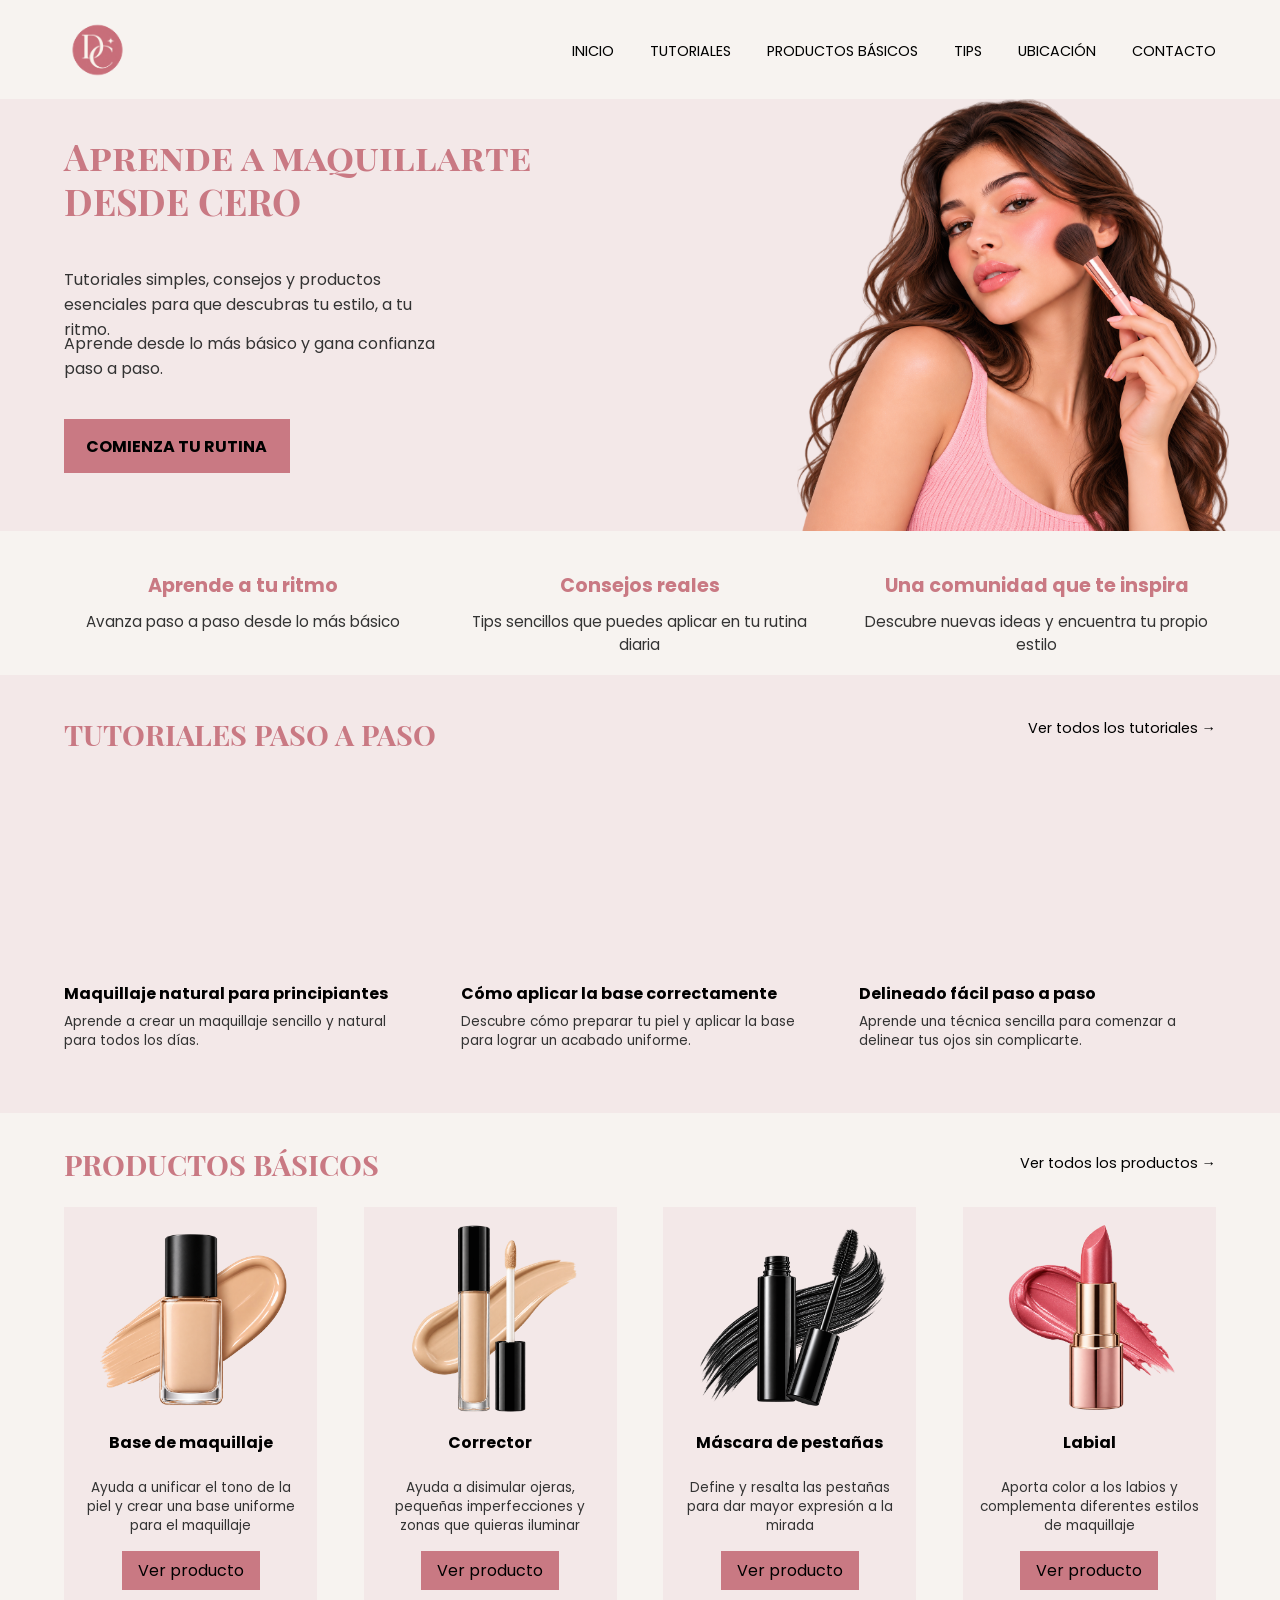
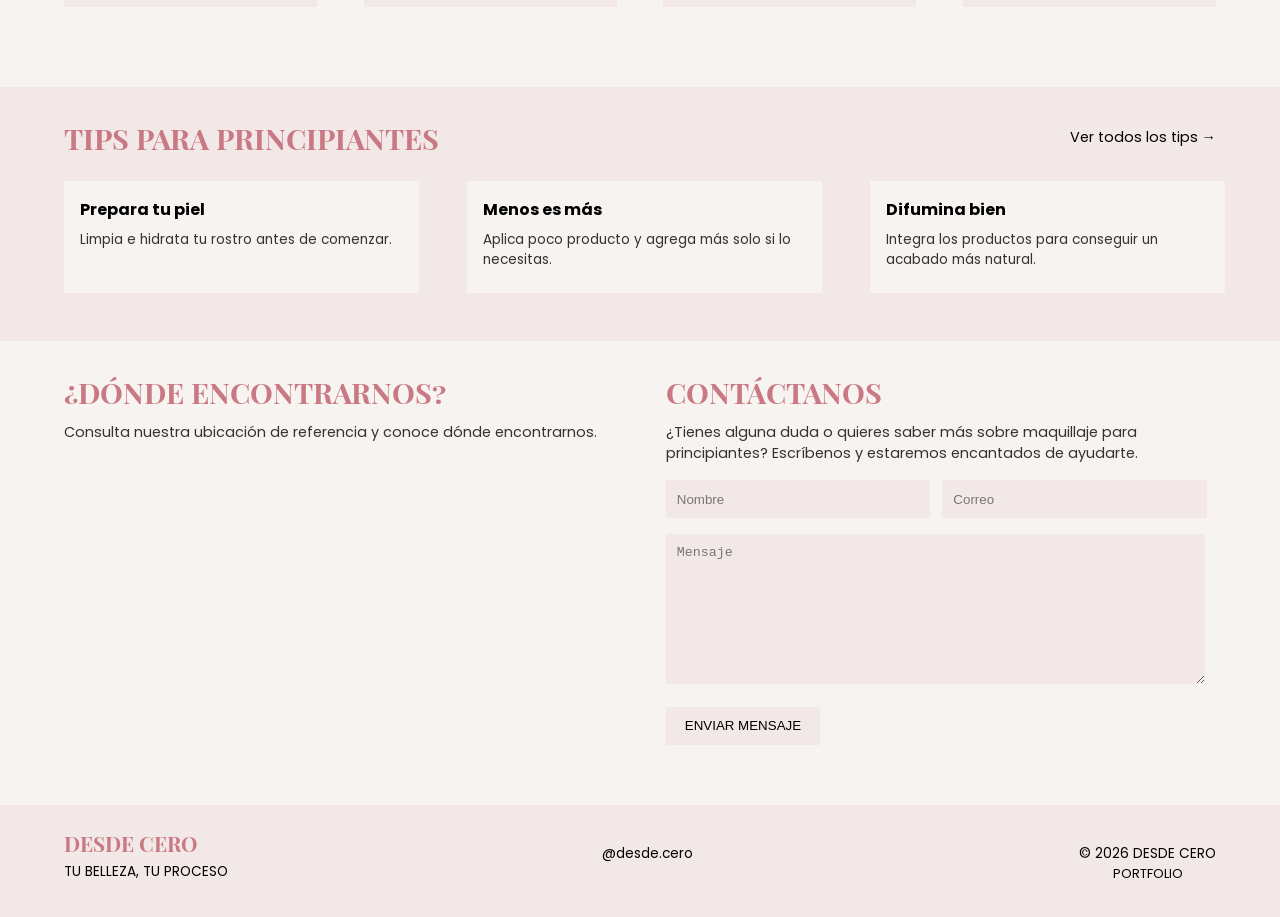
==== commit b5d7eacf: "Add files via upload" ====
--- a/index.html
+++ b/index.html
@@ -269,7 +269,10 @@
 
     <p>TU BELLEZA, TU PROCESO</p>
     <p class="instagram">@desde.cero</p>
-    <p class="copyright">© 2026 DESDE CERO</p>
+    <p class="copyright">
+    © 2026 DESDE CERO<br>
+    <a href="./portfolio.html" class="link-portfolio">PORTFOLIO</a>
+</p>
 
 </footer>
 
--- a/css/estilos.css
+++ b/css/estilos.css
@@ -2080,4 +2080,603 @@
         margin-top: 1rem;
     }
 
+}
+
+
+
+
+
+
+
+
+
+
+
+
+
+.body-portfolio {
+    margin: 0;
+    background-color: #F3EFE9;
+    color: #1D1D1D;
+    font-family: "Poppins", sans-serif;
+}
+
+
+
+.header-portfolio {
+    background-color: #F3EFE9;
+    height: 4.5rem;
+    padding: 0 7%;
+    display: flex;
+    align-items: center;
+    border-bottom: 1px solid #A79684;
+}
+
+.marca-portfolio {
+    display: flex;
+    align-items: center;
+}
+
+.marca-portfolio h2 {
+    font-family: "Playfair Display", serif;
+    font-size: 1rem;
+    color: #1D1D1D;
+    margin: 0;
+}
+
+.separador-portfolio {
+    height: 1.5rem;
+    border-left: 1px solid #1D1D1D;
+    margin-left: 1.2rem;
+    margin-right: 1.2rem;
+}
+
+.marca-portfolio p {
+    color: #1D1D1D;
+    font-size: 0.8rem;
+    margin: 0;
+}
+
+
+
+.inicio-portfolio {
+    background-color: #F3EFE9;
+    display: flex;
+    align-items: center;
+    justify-content: center;
+    padding: 4rem 7%;
+}
+
+.texto-inicio-portfolio {
+    width: 48%;
+}
+
+.hola-portfolio {
+    font-family: "Playfair Display", serif;
+    font-size: 1.3rem;
+    margin-top: 0;
+    margin-bottom: 1.2rem;
+}
+
+.texto-inicio-portfolio h1 {
+    font-family: "Playfair Display", serif;
+    font-size: 3.2rem;
+    line-height: 1;
+    margin-top: 0;
+    margin-bottom: 1.5rem;
+}
+
+.texto-inicio-portfolio h1 span {
+    display: block;
+}
+
+.linea-portfolio {
+    width: 4rem;
+    border-bottom: 2px solid #A88E72;
+    margin-bottom: 1.5rem;
+}
+
+.descripcion-portfolio {
+    width: 75%;
+    font-size: 0.9rem;
+    line-height: 1.7;
+    margin-top: 0;
+    margin-bottom: 0;
+}
+
+
+
+.imagen-inicio-portfolio {
+    width: 40%;
+    height: 23rem;
+    margin-left: 3rem;
+    position: relative;
+}
+
+.cuadro-inicio {
+    background-color: #D8CCBF;
+    width: 90%;
+    height: 20rem;
+    position: absolute;
+    top: 1.5rem;
+    left: 5%;
+}
+
+.imagen-inicio-portfolio img {
+    width: 78%;
+    position: absolute;
+    top: 3rem;
+    left: 11%;
+}
+
+
+
+.sobre-mi-portfolio {
+    background-color: #E6DED4;
+    display: flex;
+    align-items: center;
+    justify-content: center;
+    padding: 4rem 5%;
+}
+
+.imagen-sobre-mi {
+    width: 32%;
+    height: 22rem;
+    position: relative;
+    margin-right: 2rem;
+    left: -3rem;
+}
+
+.cuadro-sobre-mi {
+    background-color: #CDBEAE;
+    width: 66%;
+    height: 20rem;
+    position: absolute;
+    top: 1rem;
+    left: 15%;
+}
+
+.imagen-sobre-mi img {
+    width: 54%;
+    position: absolute;
+    top: 2.5rem;
+    left: 21%;
+}
+
+
+
+.texto-sobre-mi {
+    width: 50%;
+}
+
+.texto-sobre-mi h2 {
+    font-family: "Playfair Display", serif;
+    font-size: 2.2rem;
+    margin-top: 0;
+    margin-bottom: 0.7rem;
+}
+
+.linea-sobre-mi {
+    width: 4rem;
+    border-bottom: 2px solid #A88E72;
+    margin-bottom: 1.5rem;
+}
+
+.texto-sobre-mi h3 {
+    font-family: "Playfair Display", serif;
+    font-size: 1.6rem;
+    margin-top: 0;
+    margin-bottom: 0.3rem;
+}
+
+.carrera-portfolio {
+    font-size: 0.9rem;
+    margin-top: 0;
+    margin-bottom: 1.5rem;
+}
+
+.texto-sobre-mi p {
+    font-size: 0.9rem;
+    line-height: 1.7;
+}
+
+
+
+.proyectos-portfolio {
+    background-color: #F3EFE9;
+    padding: 3rem 7% 4rem 7%;
+}
+
+.proyectos-portfolio > h2 {
+    font-family: "Playfair Display", serif;
+    font-size: 1.8rem;
+    margin-top: 0;
+    margin-bottom: 0.7rem;
+}
+
+.linea-proyectos {
+    width: 100%;
+    border-bottom: 1px solid #A88E72;
+    margin-bottom: 2rem;
+}
+
+
+
+.galeria-portfolio {
+    display: grid;
+
+    grid-template-columns: repeat(4, 1fr);
+
+    grid-template-areas:
+        "proyecto1 proyecto1 proyecto1 proyecto1"
+        "proyecto2 proyecto2 proyecto3 proyecto3"
+        "proyecto4 proyecto5 proyecto6 proyecto7";
+
+    gap: 0.8rem;
+}
+
+.proyecto1 {
+    grid-area: proyecto1;
+}
+
+.proyecto2 {
+    grid-area: proyecto2;
+}
+
+.proyecto3 {
+    grid-area: proyecto3;
+}
+
+.proyecto4 {
+    grid-area: proyecto4;
+}
+
+.proyecto5 {
+    grid-area: proyecto5;
+}
+
+.proyecto6 {
+    grid-area: proyecto6;
+}
+
+.proyecto7 {
+    grid-area: proyecto7;
+}
+
+
+
+.galeria-portfolio div {
+    background-color: #E6DED4;
+    padding: 0.6rem;
+}
+
+.galeria-portfolio img {
+    width: 100%;
+}
+
+
+
+.galeria-portfolio h3 {
+    color: #1D1D1D;
+    font-size: 0.85rem;
+    margin-top: 0.7rem;
+    margin-bottom: 0.4rem;
+    margin-left: 0.3rem;
+}
+
+
+
+.descripcion-proyecto {
+    color: #333333;
+    font-size: 0.72rem;
+    line-height: 1.5;
+    margin-top: 0;
+    margin-left: 0.3rem;
+    margin-right: 0.3rem;
+    margin-bottom: 0.7rem;
+}
+
+
+
+.footer-portfolio {
+    background-color: #1D1D1D;
+    color: #F3EFE9;
+    height: 5rem;
+    padding: 0 7%;
+    display: flex;
+    align-items: center;
+    justify-content: space-between;
+}
+
+.marca-footer {
+    display: flex;
+    align-items: center;
+}
+
+.marca-footer h2 {
+    font-family: "Playfair Display", serif;
+    font-size: 1rem;
+    color: #F3EFE9;
+    margin: 0;
+}
+
+.separador-footer {
+    height: 1.5rem;
+    border-left: 1px solid #F3EFE9;
+    margin-left: 1.2rem;
+    margin-right: 1.2rem;
+}
+
+.marca-footer p {
+    color: #F3EFE9;
+    font-size: 0.8rem;
+    margin: 0;
+}
+
+.acceso-desde-cero {
+    text-align: right;
+}
+
+.acceso-desde-cero a {
+    color: #F3EFE9;
+    font-size: 0.9rem;
+    text-decoration: none;
+}
+
+
+
+@media (min-width: 601px) and (max-width: 1024px) {
+
+    .inicio-portfolio {
+        flex-direction: column;
+    }
+
+    .texto-inicio-portfolio {
+        width: 85%;
+        text-align: center;
+    }
+
+    .texto-inicio-portfolio h1 {
+        font-size: 3rem;
+    }
+
+    .linea-portfolio {
+        margin-left: 45%;
+    }
+
+    .descripcion-portfolio {
+        width: 80%;
+        margin-left: 10%;
+    }
+
+    .imagen-inicio-portfolio {
+        width: 65%;
+        height: 22rem;
+        margin-left: 0;
+        margin-top: 2rem;
+    }
+
+    .cuadro-inicio {
+        width: 90%;
+        height: 19rem;
+        left: 5%;
+    }
+
+    .imagen-inicio-portfolio img {
+        width: 76%;
+        top: 3rem;
+        left: 12%;
+    }
+
+
+
+    .sobre-mi-portfolio {
+        flex-direction: column;
+    }
+
+    .imagen-sobre-mi {
+        width: 55%;
+        height: 22rem;
+        margin-right: 0;
+        margin-bottom: 2rem;
+        left: 0;
+    }
+
+    .cuadro-sobre-mi {
+        width: 62%;
+        height: 20rem;
+        left: 19%;
+    }
+
+    .imagen-sobre-mi img {
+        width: 50%;
+        top: 2.5rem;
+        left: 25%;
+    }
+
+    .texto-sobre-mi {
+        width: 80%;
+        text-align: center;
+    }
+
+    .linea-sobre-mi {
+        margin-left: 45%;
+    }
+
+
+
+    .galeria-portfolio {
+        grid-template-columns: repeat(2, 1fr);
+
+        grid-template-areas:
+            "proyecto1 proyecto1"
+            "proyecto2 proyecto3"
+            "proyecto4 proyecto5"
+            "proyecto6 proyecto7";
+    }
+
+}
+
+
+
+@media (max-width: 600px) {
+
+    .header-portfolio {
+        height: 4rem;
+        padding: 0 5%;
+    }
+
+
+
+    .inicio-portfolio {
+        flex-direction: column;
+        padding: 3rem 5%;
+    }
+
+    .texto-inicio-portfolio {
+        width: 100%;
+        text-align: center;
+    }
+
+    .texto-inicio-portfolio h1 {
+        font-size: 2.7rem;
+    }
+
+    .linea-portfolio {
+        margin-left: 43%;
+    }
+
+    .descripcion-portfolio {
+        width: 90%;
+        margin-left: 5%;
+    }
+
+    .imagen-inicio-portfolio {
+        width: 90%;
+        height: 19rem;
+        margin-left: 0;
+        margin-top: 2rem;
+    }
+
+    .cuadro-inicio {
+        width: 92%;
+        height: 17rem;
+        left: 4%;
+    }
+
+    .imagen-inicio-portfolio img {
+        width: 76%;
+        top: 3rem;
+        left: 12%;
+    }
+
+
+
+    .sobre-mi-portfolio {
+        flex-direction: column;
+        padding: 3rem 5%;
+    }
+
+    .imagen-sobre-mi {
+        width: 80%;
+        height: 20rem;
+        margin-right: 0;
+        margin-bottom: 2rem;
+        left: 0;
+    }
+
+    .cuadro-sobre-mi {
+        width: 60%;
+        height: 18rem;
+        left: 20%;
+    }
+
+    .imagen-sobre-mi img {
+        width: 48%;
+        top: 2.5rem;
+        left: 26%;
+    }
+
+    .texto-sobre-mi {
+        width: 100%;
+        text-align: center;
+    }
+
+    .linea-sobre-mi {
+        margin-left: 43%;
+    }
+
+
+
+    .proyectos-portfolio {
+        padding: 3rem 5%;
+    }
+
+    .proyectos-portfolio > h2 {
+        font-size: 1.6rem;
+    }
+
+
+
+    .galeria-portfolio {
+        grid-template-columns: 1fr;
+
+        grid-template-areas:
+            "proyecto1"
+            "proyecto2"
+            "proyecto3"
+            "proyecto4"
+            "proyecto5"
+            "proyecto6"
+            "proyecto7";
+    }
+
+
+
+    .descripcion-proyecto {
+        font-size: 0.8rem;
+    }
+
+
+
+    .footer-portfolio {
+        height: 8rem;
+        flex-direction: column;
+        justify-content: center;
+    }
+
+    .acceso-desde-cero {
+        text-align: center;
+        margin-top: 1.5rem;
+    }
+
+}
+
+
+
+
+
+
+
+
+.footer-derecha {
+    text-align: right;
+}
+
+.footer-derecha p {
+    margin-top: 0;
+    margin-bottom: 0.5rem;
+}
+
+.link-portfolio {
+    color: #000000;
+    font-size: 0.8rem;
+    text-decoration: none;
+}
+.link-portfolio {
+    color: #000000;
+    text-decoration: none;
+}
+.copyright {
+    text-align: center;
 }
